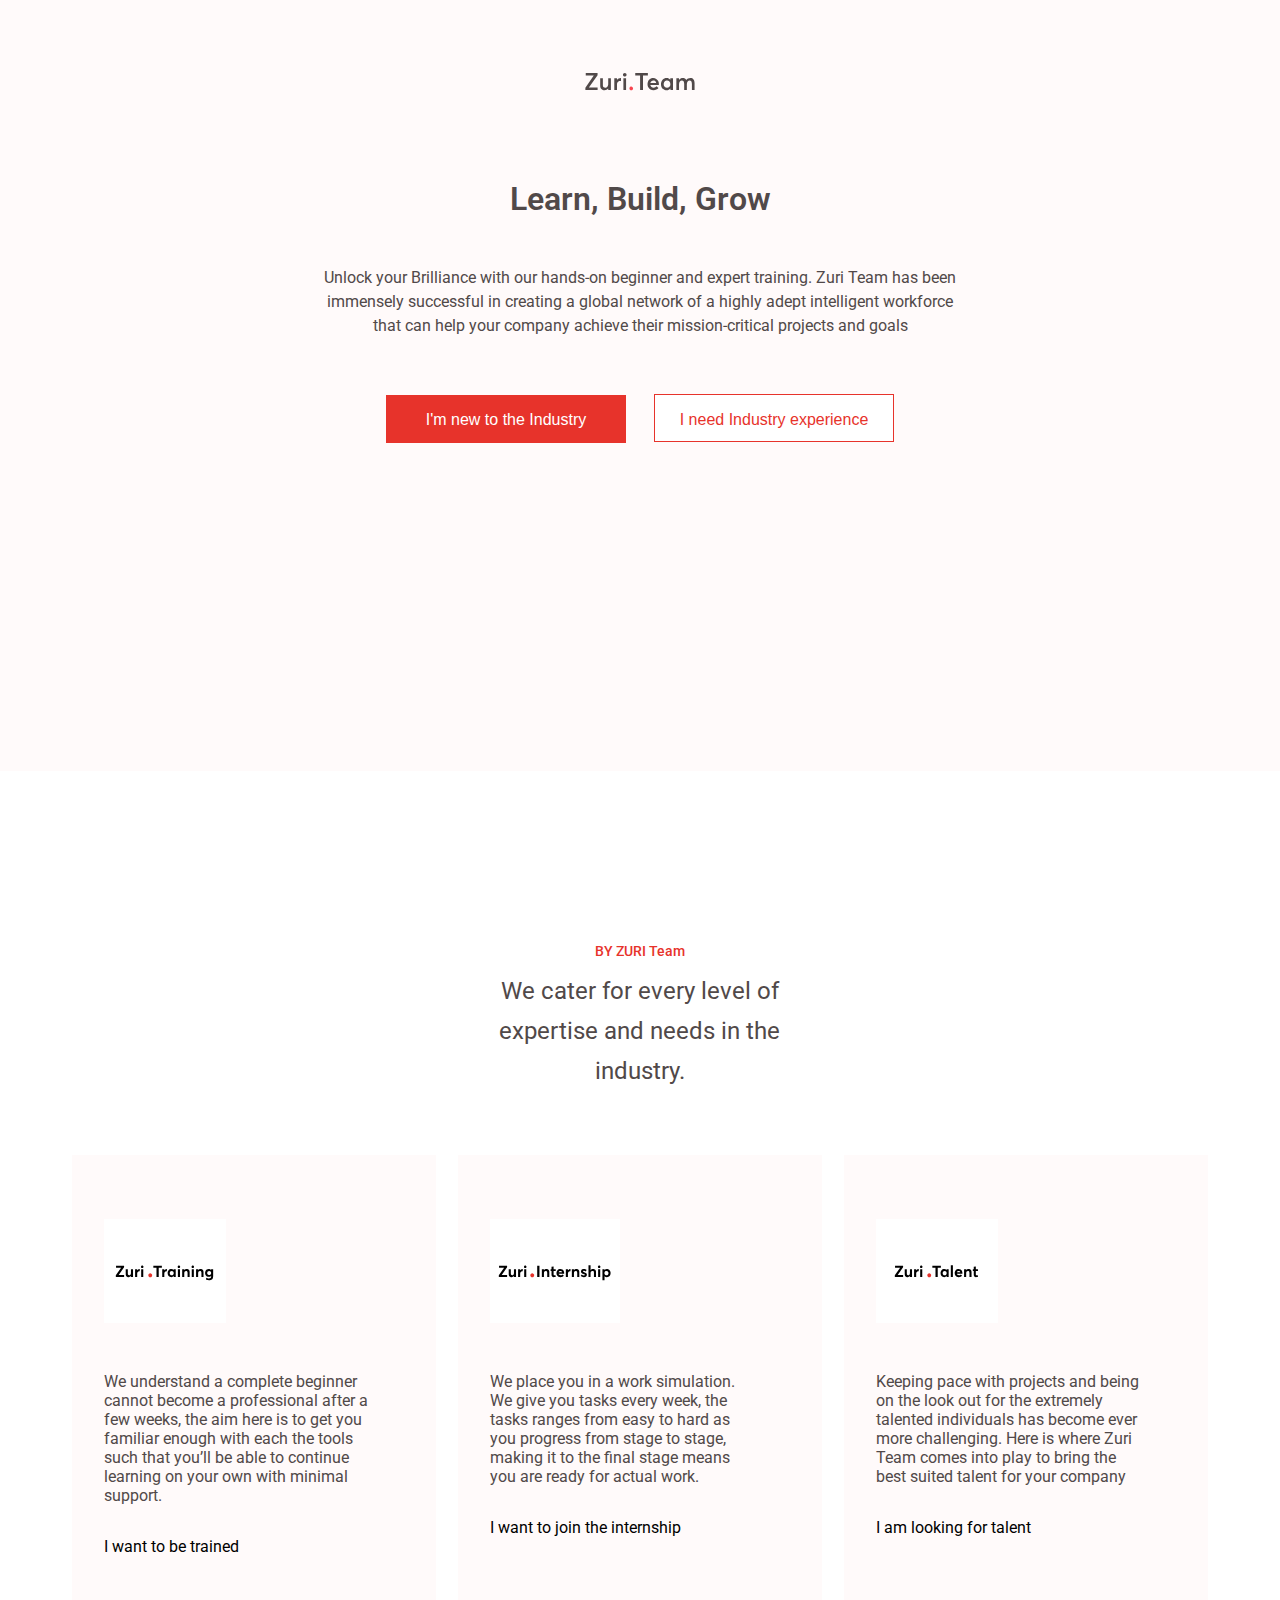
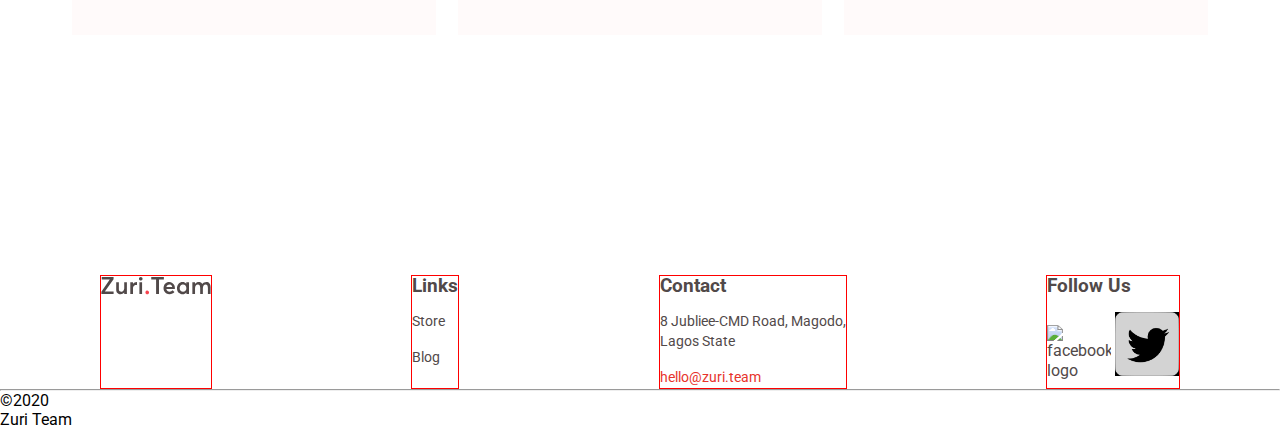
==== index.html @ 38e8f637 "add more file" ====
<!DOCTYPE html>
<html lang="en">
  <head>
    <meta charset="UTF-8" />
    <meta http-equiv="X-UA-Compatible" content="IE=edge" />
    <meta name="viewport" content="width=device-width, initial-scale=1.0" />
    <link rel="stylesheet" href="landing.css" />
    <title>Zuri Landing Page</title>
  </head>
  <body>
    <main>
      <section id="learn-container">
        <div id="logo-container">
          <img src="/images/zuri-logo-full.svg" alt="zuri logo" />
        </div>
        <div class="learn-text">
          <h2 id="learn-title">Learn, Build, Grow</h2>
          <p>
            Unlock your Brilliance with our hands-on beginner and expert
            training. Zuri Team has been immensely successful in creating a
            global network of a highly adept intelligent workforce that can help
            your company achieve their mission-critical projects and goals
          </p>
        </div>
        <div class="btn-div">
          <button class="new-in-industry industry">
            I'm new to the Industry
          </button>
          <button class="need-experience industry">
            I need Industry experience
          </button>
        </div>
      </section>
      <section class="cater">
        <div class="cater-content-div">
          <h3 class="cater-title">BY ZURI Team</h3>
          <p class="cater-text">
            We cater for every level of expertise and needs in the industry.
          </p>
        </div>
        <div class="cater-section">
          <section class="zuri-training opportunity">
            <img
              src="/images/zuri-training-img.svg"
              alt="zuri training image"
            />
            <p class="training-text">
              We understand a complete beginner cannot become a professional
              after a few weeks, the aim here is to get you familiar enough with
              each the tools such that you’ll be able to continue learning on
              your own with minimal support.
            </p>
            <a>I want to be trained</a>
          </section>
          <section class="zuri-intership opportunity">
            <img
              src="/images/zuri-internship-img.svg"
              alt="zuri internship image"
            />
            <p class="training-text">
              We place you in a work simulation. We give you tasks every week,
              the tasks ranges from easy to hard as you progress from stage to
              stage, making it to the final stage means you are ready for actual
              work.
            </p>
            <a>I want to join the internship</a>
          </section>
          <section class="zuri-talent opportunity">
            <img src="/images/zuri-talent-img.svg" alt="zuri talent image" />
            <p class="training-text">
              Keeping pace with projects and being on the look out for the
              extremely talented individuals has become ever more challenging.
              Here is where Zuri Team comes into play to bring the best suited
              talent for your company
            </p>
            <a>I am looking for talent</a>
          </section>
        </div>
      </section>
      <article class="zuri-contact-details">
        <section class="contact-logo-section-div contacts">
          <img src="/images/zuri-logo-full.svg" alt="zuri logo" />
        </section>
        <section class="contact-link-div contacts">
          <h3>Links</h3>
          <p>Store</p>
          <p class="blog">Blog</p>
        </section>
        <section class="contact-text-div contacts">
          <h3>Contact</h3>
          <p>8 Jubliee-CMD Road, Magodo, <br />Lagos State</p>
          <p class="email">hello@zuri.team</p>
        </section>
        <section class="zuri-social-div contacts">
          <h3>Follow Us</h3>
          <img
            src="/images/facebooook.png"
            alt="facebook logo"
            class="facebook"
          />
          <img src="/images/twit.png" alt="twitter logo" class="twitter" />
        </section>
      </article>
    </main>
    <footer>
      <hr />
      &copy;2020
      <p>Zuri Team</p>
    </footer>
  </body>
</html>
---- landing.css ----
@import url("https://fonts.googleapis.com/css2?family=Big+Shoulders+Display:wght@300&family=Roboto&display=swap");

* {
  box-sizing: border-box;
  padding: 0;
  margin: 0;
}

body {
  font-family: Roboto, sans-serif;
}

#logo-container {
  text-align: center;
  background-color: #fffafa;
  padding-top: 4.5rem;
  margin-bottom: 2rem;
}

#learn-container {
  background-color: #fffafa;
  margin: 0 auto;
  max-width: 100%;
  padding-bottom: 17rem;
}

.learn-text {
  text-align: center;
  padding-top: 2rem;
}

#learn-title {
  margin-top: 1rem;
}

h2 {
  font-weight: 600;
  color: #514949;
  line-height: 3rem;
  font-size: 2rem;
}

.learn-text p {
  max-width: 50%;
  text-align: center;
  margin: 1.2rem auto;
  font-size: 1rem;
  color: #514949;
  font-weight: 400;
  line-height: 1.5rem;
  padding-top: 1.5rem;
}

.btn-div {
  margin: 3.5rem auto;
  text-align: center;
}

.new-in-industry {
  background-color: #e7332b;
  font-size: 1rem;
  color: white;
  padding: 1rem;
  border: none;
  width: 15rem;
  height: 3rem;
}

.need-experience {
  background-color: white;
  font-size: 1rem;
  color: #e7332b;
  padding: 1rem;
  border: 1px solid #e7332b;
  width: 15rem;
  height: 3rem;
  margin-left: 1.5rem;
}

.need-experience:hover {
  background-color: #e7332b;
  color: white;
  cursor: pointer;
}

.new-in-industry:hover {
  background-color: white;
  cursor: pointer;
  color: #e7332b;
  border: 1px solid #e7332b;
}

.cater-section {
  display: flex;
  flex-direction: row;
  justify-content: space-between;
  flex-wrap: wrap;
  margin-left: 4.5rem;
  margin-right: 4.5rem;
}

.opportunity {
  background-color: #fffafa;
  height: 30rem;
  width: 32%;
  padding: 4rem 4rem 2rem 2rem;
}

.cater {
  margin-top: 10rem;
}

.cater-title {
  color: #e7332b;
  font-size: 0.875rem;
  font-weight: 500;
}

.cater-content-div {
  margin: 0 auto;
  text-align: center;
  line-height: 2.5rem;
  margin-bottom: 4rem;
}

.cater-text {
  font-size: 1.5rem;
  margin: 0 auto;
  width: 28%;
  color: #514949;
}

.training-text {
  padding: 2.8rem 0 2rem 0;
  color: #514949;
}

.zuri-contact-details {
  margin-top: 15rem;
}

.zuri-contact-details {
  display: flex;
  flex-direction: row;
  justify-content: space-around;
}

.contacts {
  border: 1px solid red;
  line-height: 1.25rem;
  color: #514949;
}

.contacts p {
  font-size: 0.9rem;
}

.contacts h3 {
  padding-bottom: 1rem;
}

.email {
  color: #e7332b;
  padding-top: 1rem;
}

.blog {
  padding-top: 1rem;
}

.twitter, .facebook {
  max-width: 4rem;
  height: 4rem;
  background-repeat: no-repeat;
  
}

@media (min-width: 230px) and (max-width: 1140px) {
  #learn-container {
    width: 100%;
  }

  .cater-section {
    flex-direction: column;
  }

  .opportunity {
    height: 30rem;
    width: 100%;
    margin: 2rem 0 2rem 0;
  }

  .cater-section {
    margin-left: 2rem;
    margin-right: 2rem;
  }
}
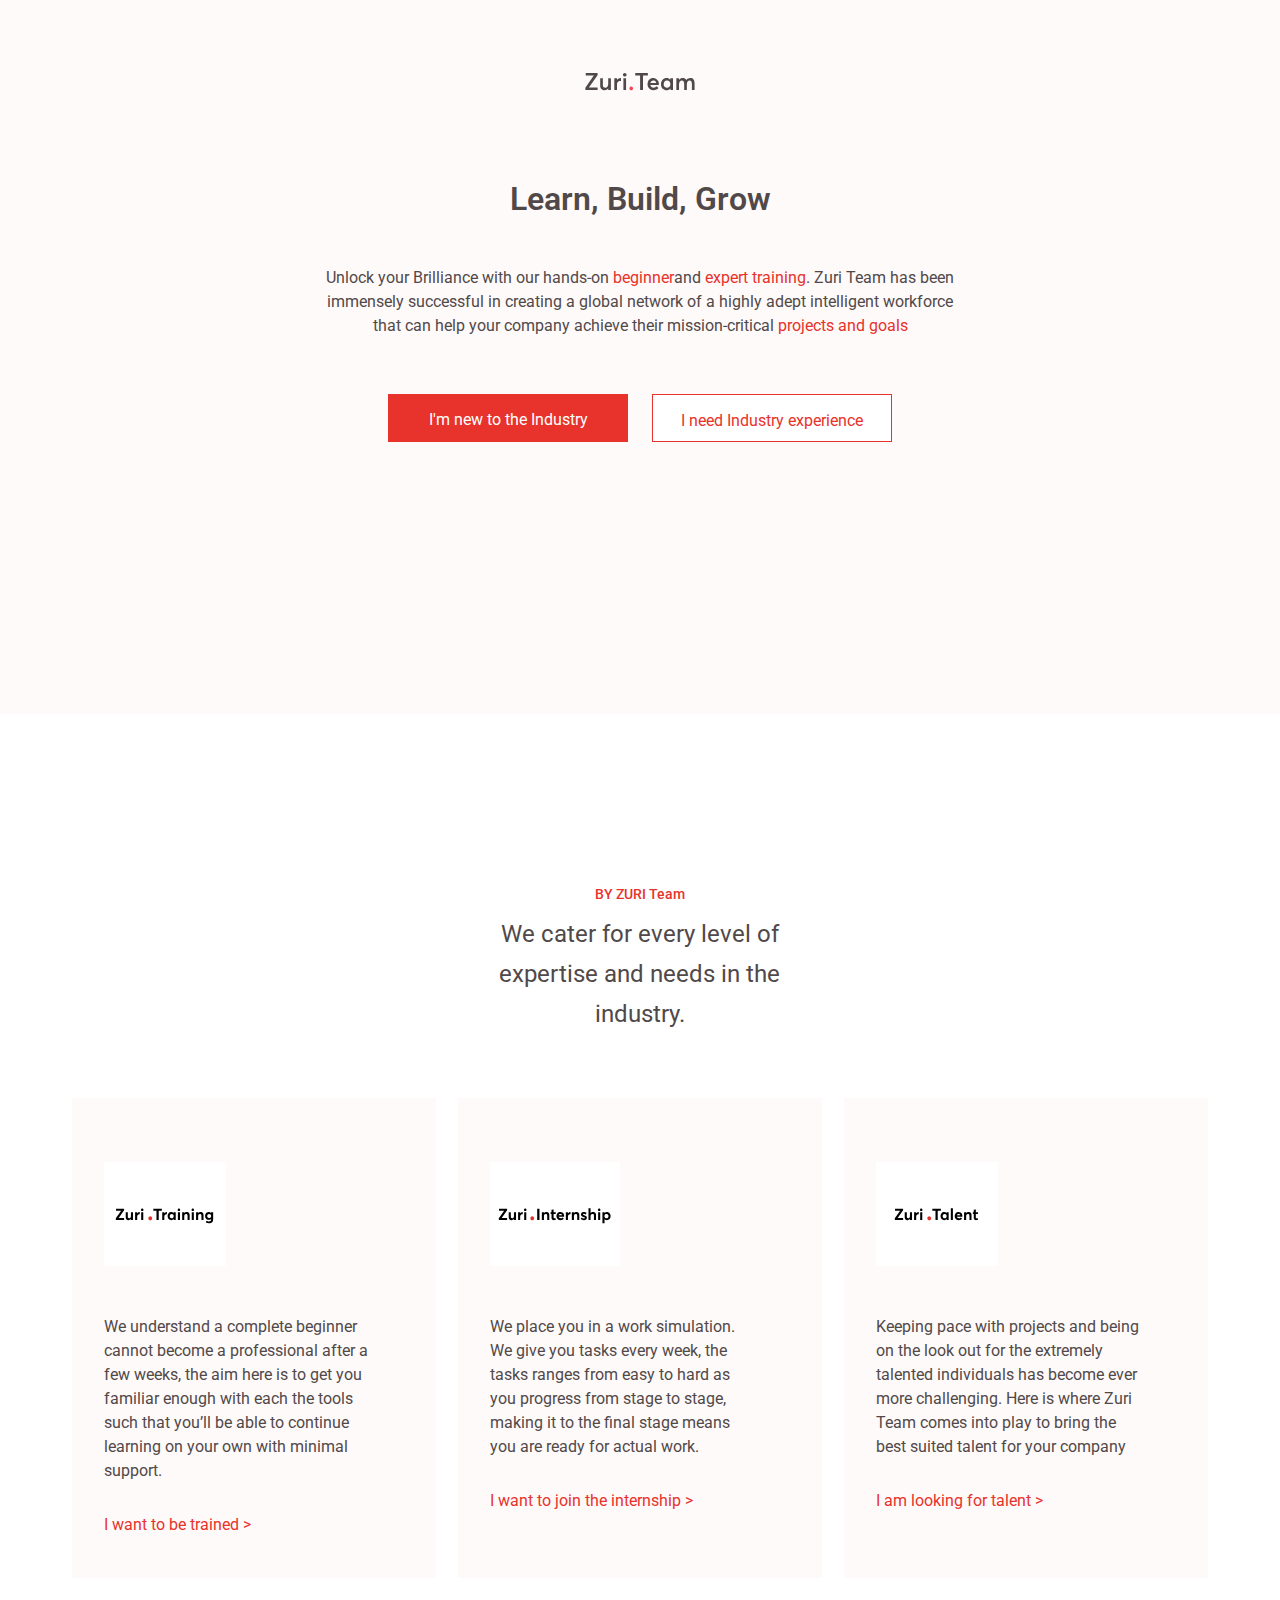
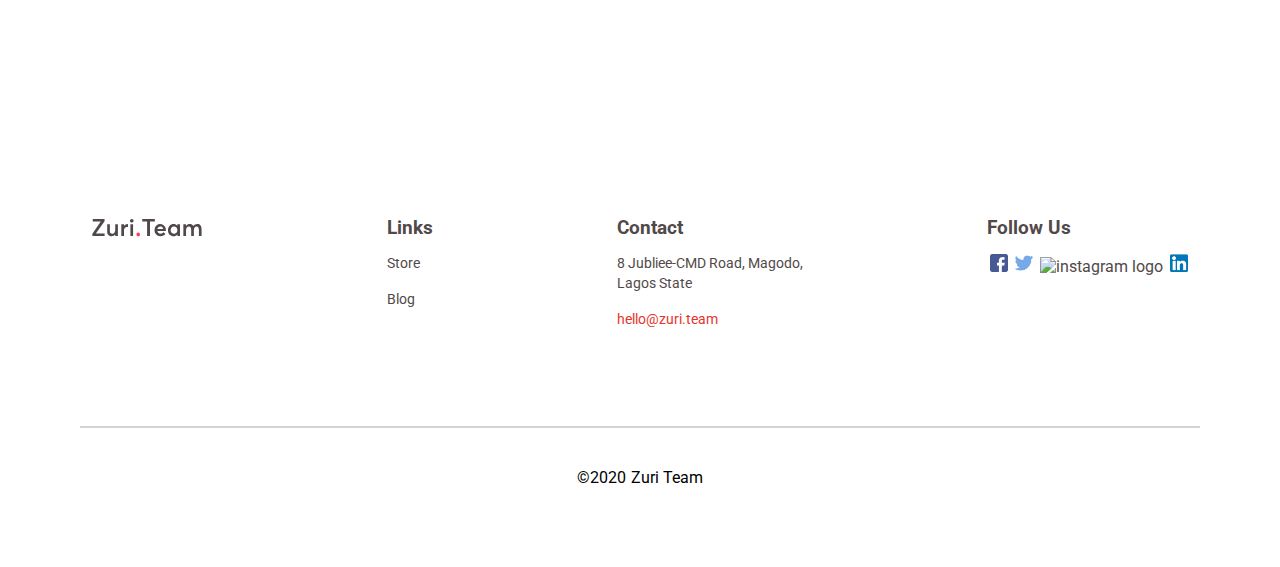
==== commit e27111da: "add files" ====
--- a/index.html
+++ b/index.html
@@ -16,10 +16,12 @@
         <div class="learn-text">
           <h2 id="learn-title">Learn, Build, Grow</h2>
           <p>
-            Unlock your Brilliance with our hands-on beginner and expert
-            training. Zuri Team has been immensely successful in creating a
-            global network of a highly adept intelligent workforce that can help
-            your company achieve their mission-critical projects and goals
+            Unlock your Brilliance with our hands-on
+            <span class="beginner">beginner</span>and
+            <span class="expert">expert training</span>. Zuri Team has been
+            immensely successful in creating a global network of a highly adept
+            intelligent workforce that can help your company achieve their
+            mission-critical <span class="projects">projects and goals</span>
           </p>
         </div>
         <div class="btn-div">
@@ -50,7 +52,9 @@
               each the tools such that you’ll be able to continue learning on
               your own with minimal support.
             </p>
-            <a>I want to be trained</a>
+            <a href="https://training.zuri.team/" target="_blank" class="train"
+              >I want to be trained &gt</a
+            >
           </section>
           <section class="zuri-intership opportunity">
             <img
@@ -63,7 +67,7 @@
               stage, making it to the final stage means you are ready for actual
               work.
             </p>
-            <a>I want to join the internship</a>
+            <a class="train">I want to join the internship &gt</a>
           </section>
           <section class="zuri-talent opportunity">
             <img src="/images/zuri-talent-img.svg" alt="zuri talent image" />
@@ -73,7 +77,9 @@
               Here is where Zuri Team comes into play to bring the best suited
               talent for your company
             </p>
-            <a>I am looking for talent</a>
+            <a class="train" href="https://talent.zuri.team/" target="_blank">
+              I am looking for talent &gt</a
+            >
           </section>
         </div>
       </section>
@@ -87,25 +93,22 @@
           <p class="blog">Blog</p>
         </section>
         <section class="contact-text-div contacts">
-          <h3>Contact</h3>
-          <p>8 Jubliee-CMD Road, Magodo, <br />Lagos State</p>
+          <h3 class="contact-title">Contact</h3>
+          <p class="address">8 Jubliee-CMD Road, Magodo, <br />Lagos State</p>
           <p class="email">hello@zuri.team</p>
         </section>
         <section class="zuri-social-div contacts">
           <h3>Follow Us</h3>
-          <img
-            src="/images/facebooook.png"
-            alt="facebook logo"
-            class="facebook"
-          />
-          <img src="/images/twit.png" alt="twitter logo" class="twitter" />
+          <img src="/images/fb.png" alt="facebook logo" class="facebook" />
+          <img src="/images/twitter.png" alt="twitter logo" class="twitter" />
+          <img src="/images/ig.png" alt="instagram logo" class="instagram" />
+          <img src="/images/in.png" alt="linkedin logo" class="linkedin" />
         </section>
       </article>
     </main>
     <footer>
-      <hr />
-      &copy;2020
-      <p>Zuri Team</p>
+      <span class="footer-copy">&copy;2020</span>
+      <span class="footer-zuri">Zuri Team</span>
     </footer>
   </body>
 </html>
--- a/landing.css
+++ b/landing.css
@@ -4,6 +4,7 @@
   box-sizing: border-box;
   padding: 0;
   margin: 0;
+  text-decoration: none;
 }
 
 body {
@@ -20,7 +21,7 @@
 #learn-container {
   background-color: #fffafa;
   margin: 0 auto;
-  max-width: 100%;
+  width: 100%;
   padding-bottom: 17rem;
 }
 
@@ -38,10 +39,11 @@
   color: #514949;
   line-height: 3rem;
   font-size: 2rem;
+  font-family: Roboto, sans-serif;
 }
 
 .learn-text p {
-  max-width: 50%;
+  width: 50%;
   text-align: center;
   margin: 1.2rem auto;
   font-size: 1rem;
@@ -49,14 +51,19 @@
   font-weight: 400;
   line-height: 1.5rem;
   padding-top: 1.5rem;
+  font-family: Roboto, sans-serif;
 }
 
 .btn-div {
-  margin: 3.5rem auto;
-  text-align: center;
+  display: flex;
+  flex-direction: row;
+  justify-content: center;
+  align-items: center;
+  margin-top: 3.5rem;
 }
 
 .new-in-industry {
+  box-sizing: border-box;
   background-color: #e7332b;
   font-size: 1rem;
   color: white;
@@ -64,9 +71,11 @@
   border: none;
   width: 15rem;
   height: 3rem;
+  font-family: Roboto, sans-serif;
 }
 
 .need-experience {
+  box-sizing: border-box;
   background-color: white;
   font-size: 1rem;
   color: #e7332b;
@@ -75,6 +84,7 @@
   width: 15rem;
   height: 3rem;
   margin-left: 1.5rem;
+  font-family: Roboto, sans-serif;
 }
 
 .need-experience:hover {
@@ -133,6 +143,10 @@
 .training-text {
   padding: 2.8rem 0 2rem 0;
   color: #514949;
+  font-family: Roboto;
+  font-size: 1rem;
+  font-weight: 400;
+  line-height: 1.5rem;
 }
 
 .zuri-contact-details {
@@ -143,10 +157,10 @@
   display: flex;
   flex-direction: row;
   justify-content: space-around;
+  margin-bottom: 6rem;
 }
 
 .contacts {
-  border: 1px solid red;
   line-height: 1.25rem;
   color: #514949;
 }
@@ -164,15 +178,47 @@
   padding-top: 1rem;
 }
 
+.beginner,
+.expert,
+.projects {
+  color: #e7332b;
+}
+
 .blog {
   padding-top: 1rem;
 }
 
-.twitter, .facebook {
-  max-width: 4rem;
-  height: 4rem;
-  background-repeat: no-repeat;
-  
+.twitter,
+.facebook,
+.linkedin,
+.instagram {
+  width: 1.3rem;
+  padding-left: 0.188rem;
+}
+
+.train {
+  color: #e7332b;
+}
+
+footer {
+  display: flex;
+  border-top: 2px solid lightgray;
+  margin-left: 5rem;
+  margin-right: 5rem;
+  margin-bottom: 5rem;
+  justify-content: center;
+  align-items: center;
+  padding-top: 2.5rem;
+}
+
+footer p {
+  margin: 0 auto;
+  color: #514949;
+  font-weight: 700;
+}
+
+.footer-zuri {
+  padding-left: 0.3rem;
 }
 
 @media (min-width: 230px) and (max-width: 1140px) {
@@ -182,16 +228,69 @@
 
   .cater-section {
     flex-direction: column;
+    margin-left: 2rem;
+    margin-right: 2rem;
   }
 
   .opportunity {
-    height: 30rem;
+    height: 35rem;
     width: 100%;
     margin: 2rem 0 2rem 0;
   }
 
-  .cater-section {
-    margin-left: 2rem;
-    margin-right: 2rem;
-  }
-}
+  .learn-text p {
+    width: 80%;
+    padding: 0 1rem 0 1rem;
+  }
+
+  .btn-div {
+    flex-direction: column;
+  }
+
+  .industry {
+    margin-top: 2rem;
+    margin-left: 0px;
+  }
+
+  .cater-text {
+    width: 80%;
+    padding: 0 1rem 0 1rem;
+  }
+
+  footer {
+    margin-left: 0;
+    margin-right: 0;
+  }
+}
+
+@media (min-width: 250px) and (max-width: 1000px) {
+  .zuri-contact-details {
+    flex-direction: column;
+    justify-content: center;
+    align-items: center;
+  }
+
+  .contacts {
+    margin: 2rem 0 2rem 0;
+    text-align: justify;
+  }
+
+  .contact-title {
+    text-align: center;
+  }
+
+  .address {
+    text-align: justify;
+  }
+}
+
+@media (max-width: 375px) {
+  .btn-div {
+    flex-direction: column;
+  }
+
+  .industry {
+    margin-top: 2rem;
+    margin-left: 0px;
+  }
+}
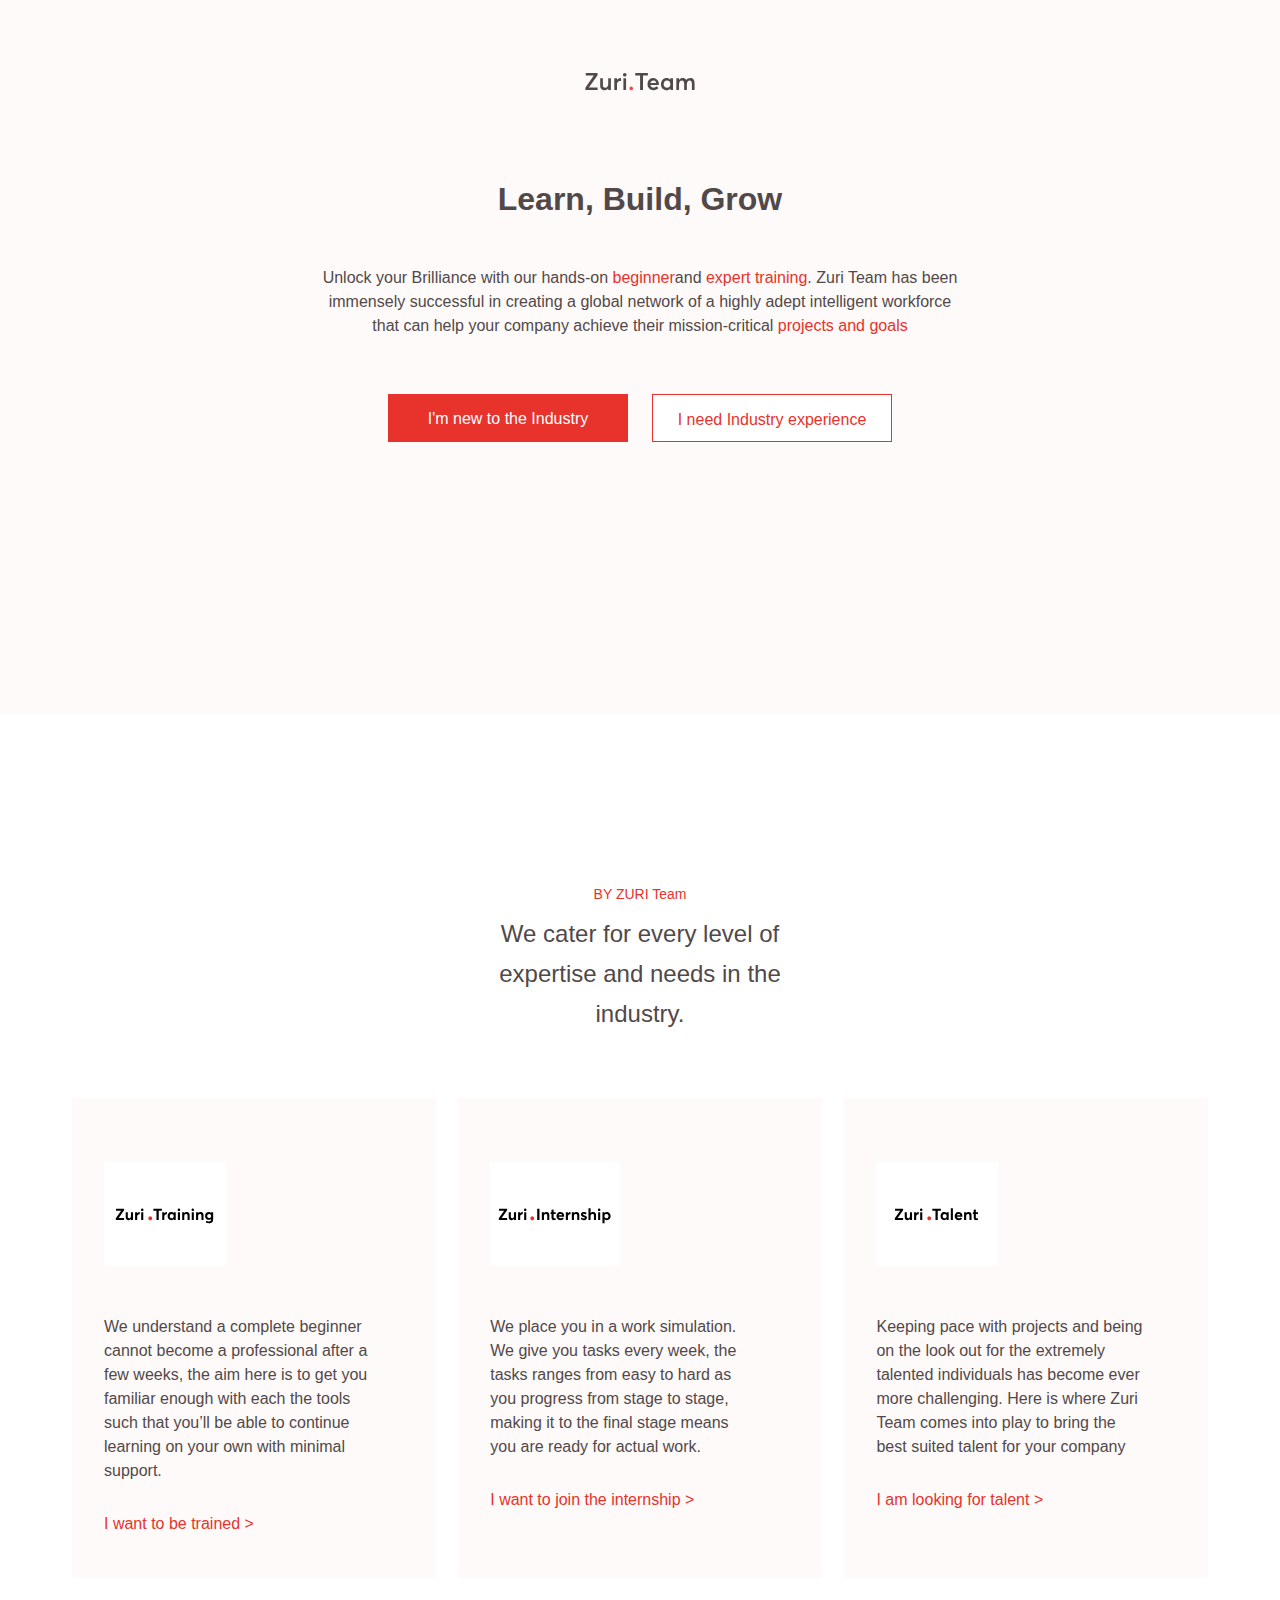
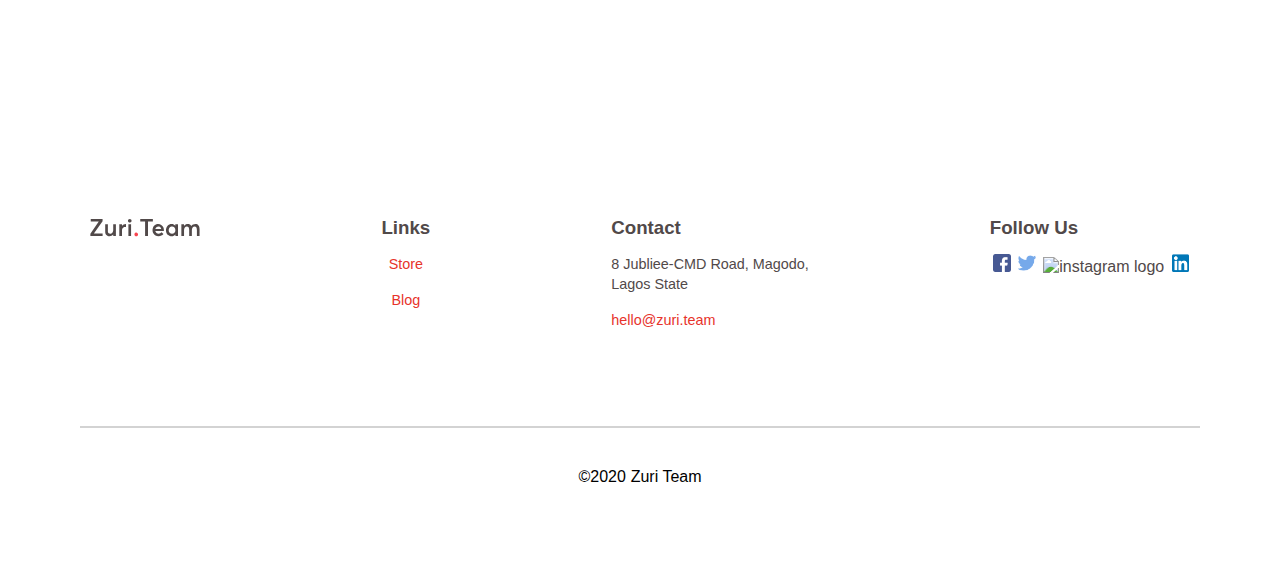
==== commit d090c932: "add more files to talent page" ====
--- a/index.html
+++ b/index.html
@@ -89,12 +89,16 @@
         </section>
         <section class="contact-link-div contacts">
           <h3>Links</h3>
-          <p>Store</p>
+          <p class="store">Store</p>
           <p class="blog">Blog</p>
         </section>
         <section class="contact-text-div contacts">
           <h3 class="contact-title">Contact</h3>
-          <p class="address">8 Jubliee-CMD Road, Magodo, <br />Lagos State</p>
+          <p class="address">
+            8 Jubliee-CMD Road, Magodo, <br /><span class="lagos"
+              >Lagos State</span
+            >
+          </p>
           <p class="email">hello@zuri.team</p>
         </section>
         <section class="zuri-social-div contacts">
--- a/landing.css
+++ b/landing.css
@@ -1,4 +1,6 @@
 @import url("https://fonts.googleapis.com/css2?family=Big+Shoulders+Display:wght@300&family=Roboto&display=swap");
+
+@import url("http://fonts.cdnfonts.com/css/averta-standard");
 
 * {
   box-sizing: border-box;
@@ -8,7 +10,7 @@
 }
 
 body {
-  font-family: Roboto, sans-serif;
+  font-family: "Averta Standard", sans-serif;
 }
 
 #logo-container {
@@ -39,7 +41,7 @@
   color: #514949;
   line-height: 3rem;
   font-size: 2rem;
-  font-family: Roboto, sans-serif;
+  font-family: "Averta Standard", sans-serif;
 }
 
 .learn-text p {
@@ -51,7 +53,7 @@
   font-weight: 400;
   line-height: 1.5rem;
   padding-top: 1.5rem;
-  font-family: Roboto, sans-serif;
+  font-family: "Averta Standard", sans-serif;
 }
 
 .btn-div {
@@ -71,7 +73,7 @@
   border: none;
   width: 15rem;
   height: 3rem;
-  font-family: Roboto, sans-serif;
+  font-family: "Averta Standard", sans-serif;
 }
 
 .need-experience {
@@ -84,7 +86,7 @@
   width: 15rem;
   height: 3rem;
   margin-left: 1.5rem;
-  font-family: Roboto, sans-serif;
+  font-family: "Averta Standard", sans-serif;
 }
 
 .need-experience:hover {
@@ -143,7 +145,7 @@
 .training-text {
   padding: 2.8rem 0 2rem 0;
   color: #514949;
-  font-family: Roboto;
+  font-family: "Averta Standard", sans-serif;
   font-size: 1rem;
   font-weight: 400;
   line-height: 1.5rem;
@@ -198,6 +200,13 @@
 
 .train {
   color: #e7332b;
+}
+
+.blog,
+.store {
+  color: #e7332b;
+  text-align: center;
+  font-size: 3rem;
 }
 
 footer {
@@ -214,7 +223,7 @@
 footer p {
   margin: 0 auto;
   color: #514949;
-  font-weight: 700;
+  font-weight: 800;
 }
 
 .footer-zuri {
@@ -258,8 +267,24 @@
   }
 
   footer {
-    margin-left: 0;
-    margin-right: 0;
+    margin-left: 1.1rem;
+    margin-right: 1.1rem;
+  }
+
+  .email {
+    text-align: center;
+  }
+
+  .lagos {
+    display: block;
+    text-align: center;
+  }
+
+  .blog,
+  .store {
+    color: #e7332b;
+    text-align: center;
+    font-size: 3rem;
   }
 }
 
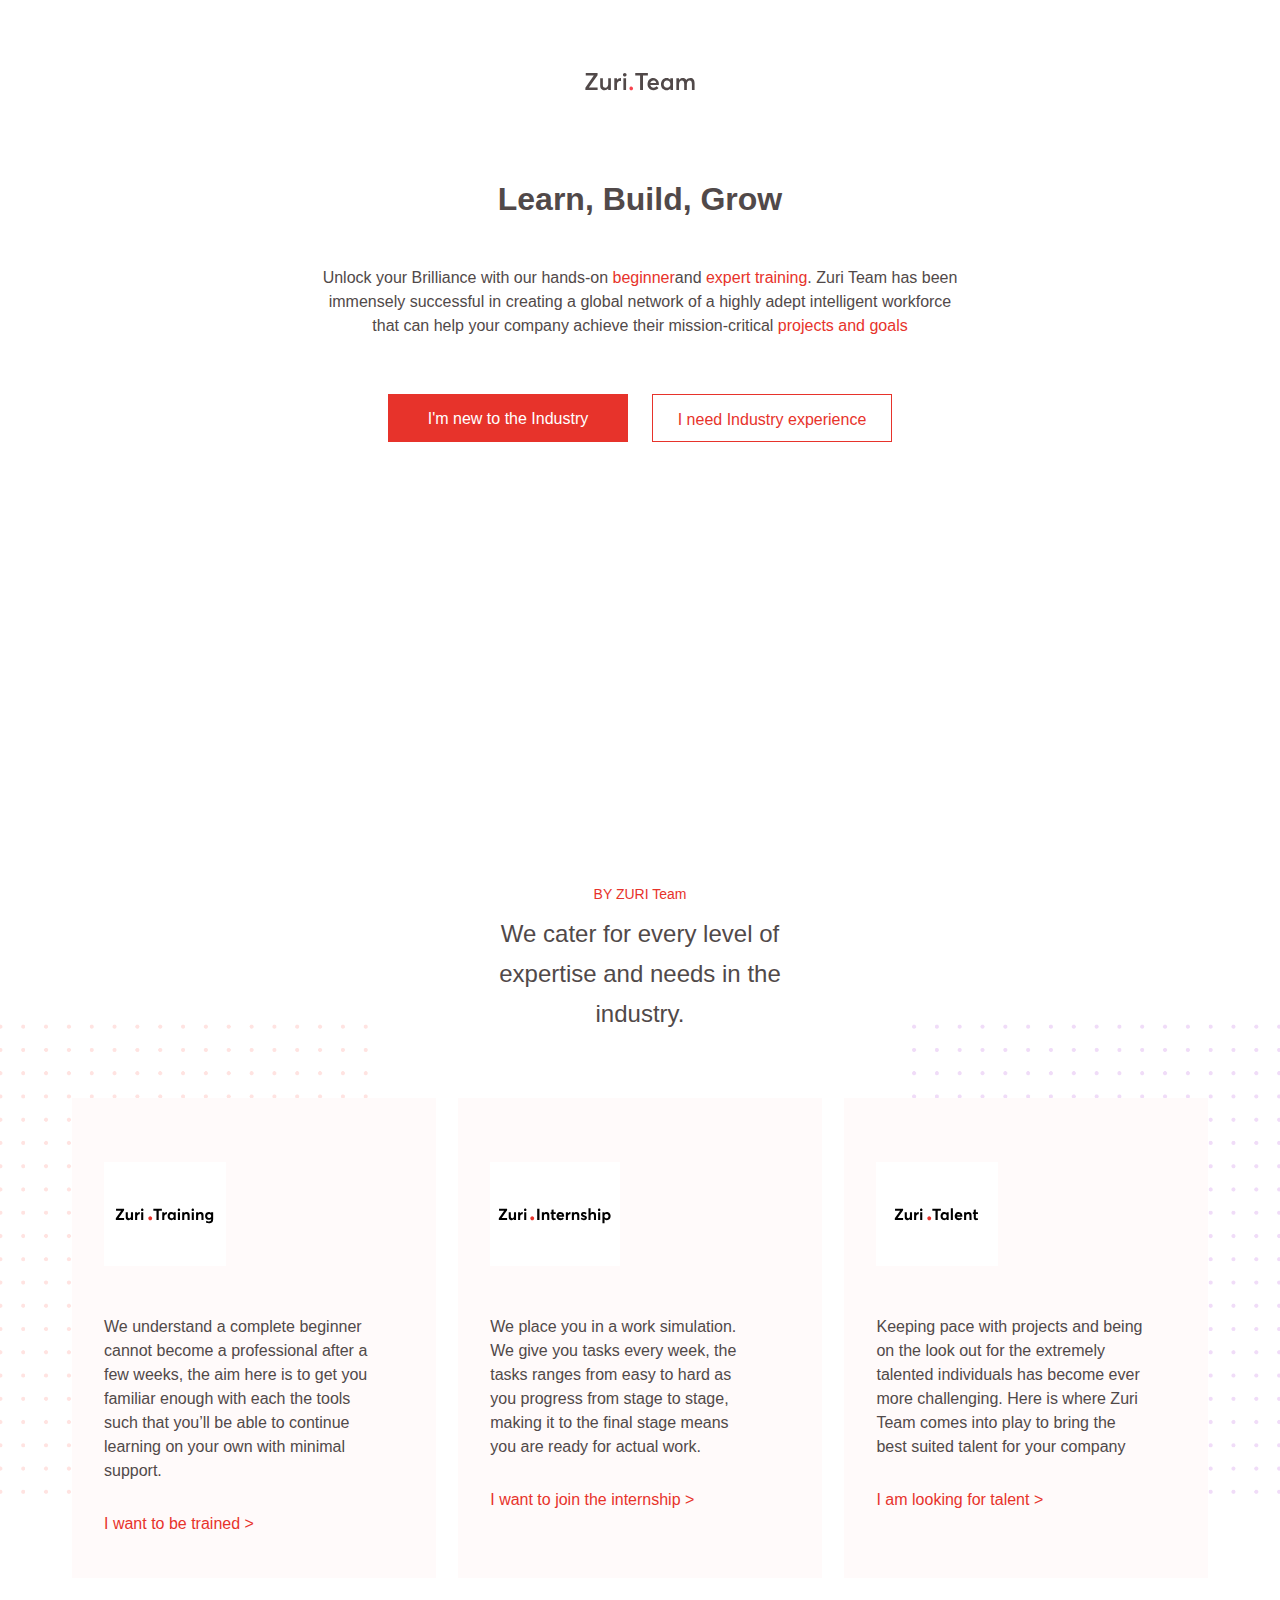
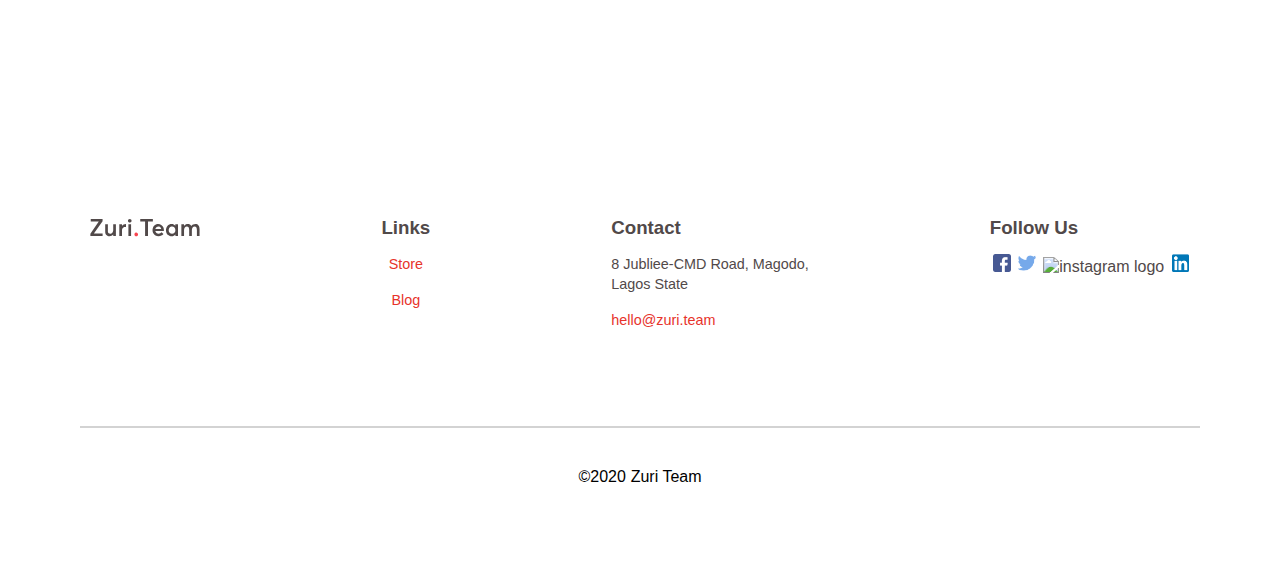
==== commit 80cbd42b: "finalise the landing page" ====
--- a/index.html
+++ b/index.html
@@ -41,6 +41,11 @@
           </p>
         </div>
         <div class="cater-section">
+          <img
+            class="left-img"
+            src="/images/left_bvmv7q.png"
+            alt="left_bvmv7q"
+          />
           <section class="zuri-training opportunity">
             <img
               src="/images/zuri-training-img.svg"
@@ -70,6 +75,11 @@
             <a class="train">I want to join the internship &gt</a>
           </section>
           <section class="zuri-talent opportunity">
+            <img
+              class="right-img"
+              src="/images/right_yz6hn3.png"
+              alt="right_yz6hn3"
+            />
             <img src="/images/zuri-talent-img.svg" alt="zuri talent image" />
             <p class="training-text">
               Keeping pace with projects and being on the look out for the
--- a/landing.css
+++ b/landing.css
@@ -1,4 +1,4 @@
-@import url("https://fonts.googleapis.com/css2?family=Big+Shoulders+Display:wght@300&family=Roboto&display=swap");
+@import url("http://fonts.cdnfonts.com/css/graphik");
 
 @import url("http://fonts.cdnfonts.com/css/averta-standard");
 
@@ -15,13 +15,15 @@
 
 #logo-container {
   text-align: center;
-  background-color: #fffafa;
+  background: url("https://zuri.team/img/hero-bg.svg");
+  background-repeat: no-repeat;
   padding-top: 4.5rem;
   margin-bottom: 2rem;
 }
 
 #learn-container {
-  background-color: #fffafa;
+  background: url("https://zuri.team/img/hero-bg.svg");
+  background-repeat: no-repeat;
   margin: 0 auto;
   width: 100%;
   padding-bottom: 17rem;
@@ -118,11 +120,30 @@
   padding: 4rem 4rem 2rem 2rem;
 }
 
+.left-img {
+  position: absolute;
+  top: 64rem;
+  left: -1rem;
+  max-width: 30%;
+  height: auto;
+  z-index: -1;
+}
+
+.right-img {
+  position: absolute;
+  top: 64rem;
+  right: -1rem;
+  max-width: 30%;
+  height: auto;
+  z-index: -1;
+}
+
 .cater {
   margin-top: 10rem;
 }
 
 .cater-title {
+  font-family: "Averta Standard", sans-serif;
   color: #e7332b;
   font-size: 0.875rem;
   font-weight: 500;
@@ -233,6 +254,8 @@
 @media (min-width: 230px) and (max-width: 1140px) {
   #learn-container {
     width: 100%;
+    background: url("https://zuri.team/img/hero-bg.svg");
+    background-repeat: repeat;
   }
 
   .cater-section {
@@ -286,6 +309,14 @@
     text-align: center;
     font-size: 3rem;
   }
+
+  .left-img {
+    display: none;
+  }
+
+  .right-img {
+    display: none;
+  }
 }
 
 @media (min-width: 250px) and (max-width: 1000px) {
@@ -307,6 +338,14 @@
   .address {
     text-align: justify;
   }
+
+  .left-img {
+    display: none;
+  }
+
+  .right-img {
+    display: none;
+  }
 }
 
 @media (max-width: 375px) {
@@ -318,4 +357,12 @@
     margin-top: 2rem;
     margin-left: 0px;
   }
-}
+
+  .left-img {
+    display: none;
+  }
+
+  .right-img {
+    display: none;
+  }
+}
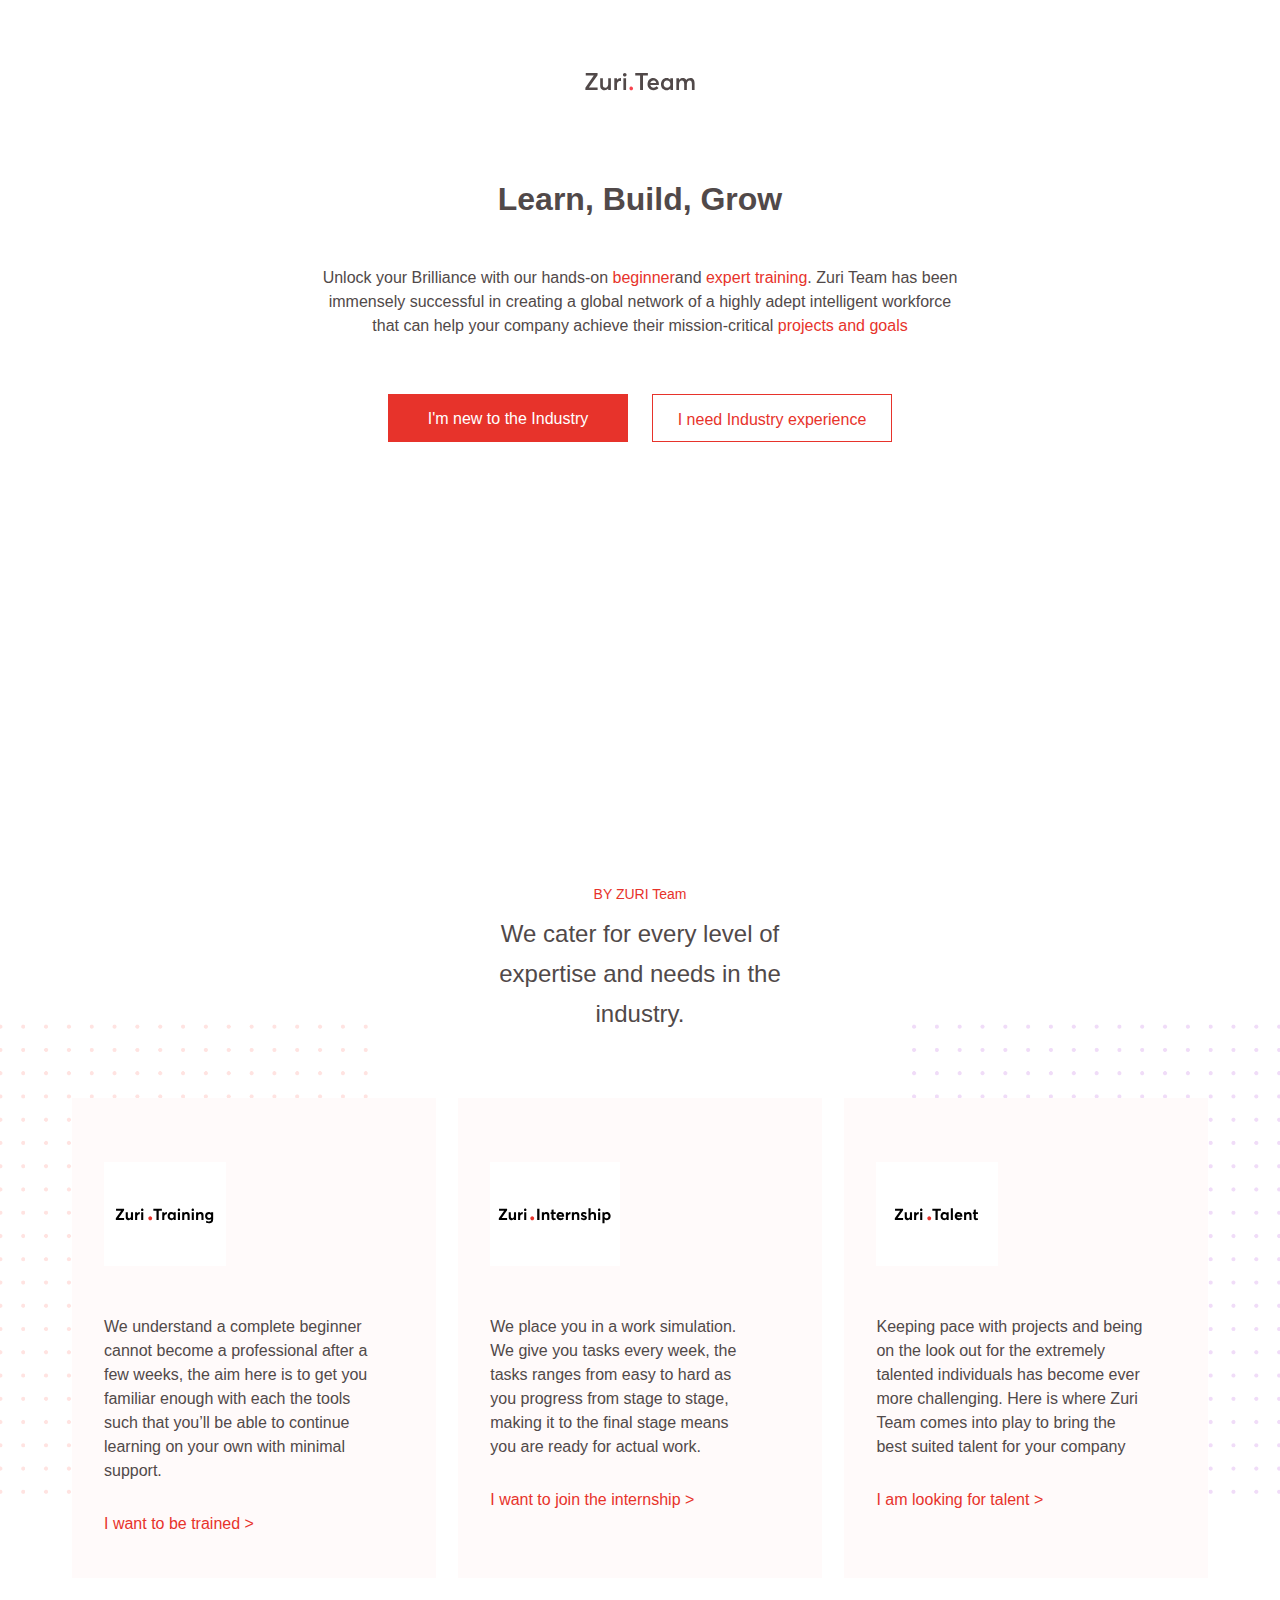
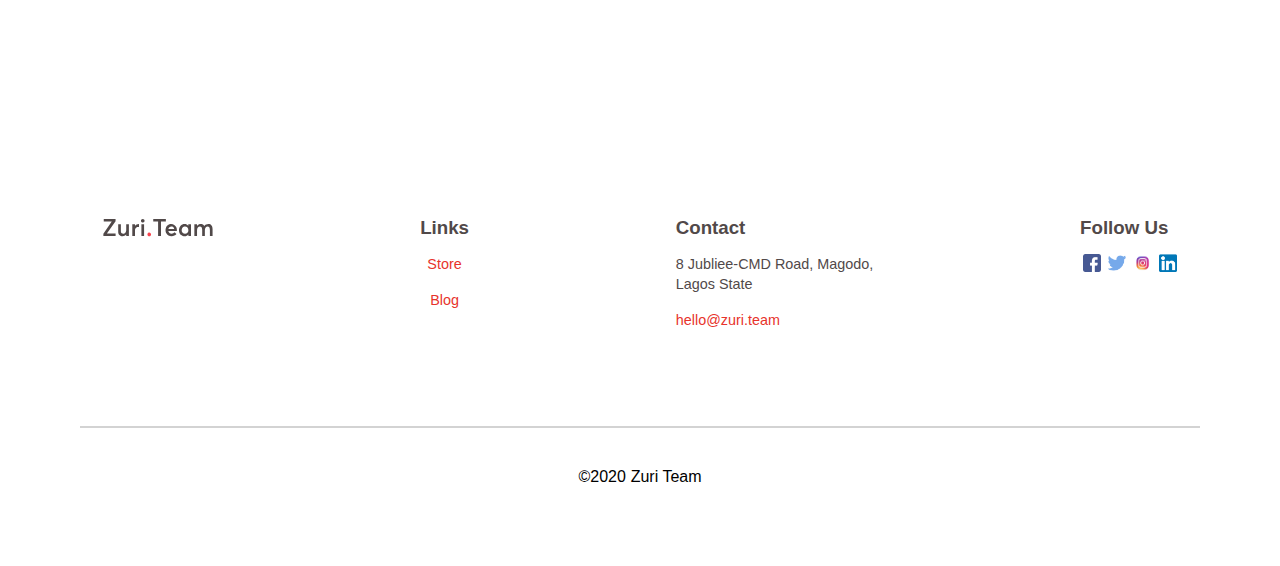
==== commit 12ab6623: "talent file update" ====
--- a/index.html
+++ b/index.html
@@ -11,7 +11,7 @@
     <main>
       <section id="learn-container">
         <div id="logo-container">
-          <img src="/images/zuri-logo-full.svg" alt="zuri logo" />
+          <img src="images/zuri-logo-full.svg" alt="zuri logo" />
         </div>
         <div class="learn-text">
           <h2 id="learn-title">Learn, Build, Grow</h2>
@@ -43,14 +43,11 @@
         <div class="cater-section">
           <img
             class="left-img"
-            src="/images/left_bvmv7q.png"
+            src="images/left_bvmv7q.png"
             alt="left_bvmv7q"
           />
           <section class="zuri-training opportunity">
-            <img
-              src="/images/zuri-training-img.svg"
-              alt="zuri training image"
-            />
+            <img src="images/zuri-training-img.svg" alt="zuri training image" />
             <p class="training-text">
               We understand a complete beginner cannot become a professional
               after a few weeks, the aim here is to get you familiar enough with
@@ -63,7 +60,7 @@
           </section>
           <section class="zuri-intership opportunity">
             <img
-              src="/images/zuri-internship-img.svg"
+              src="images/zuri-internship-img.svg"
               alt="zuri internship image"
             />
             <p class="training-text">
@@ -77,10 +74,10 @@
           <section class="zuri-talent opportunity">
             <img
               class="right-img"
-              src="/images/right_yz6hn3.png"
+              src="images/right_yz6hn3.png"
               alt="right_yz6hn3"
             />
-            <img src="/images/zuri-talent-img.svg" alt="zuri talent image" />
+            <img src="images/zuri-talent-img.svg" alt="zuri talent image" />
             <p class="training-text">
               Keeping pace with projects and being on the look out for the
               extremely talented individuals has become ever more challenging.
@@ -95,7 +92,7 @@
       </section>
       <article class="zuri-contact-details">
         <section class="contact-logo-section-div contacts">
-          <img src="/images/zuri-logo-full.svg" alt="zuri logo" />
+          <img src="images/zuri-logo-full.svg" alt="zuri logo" />
         </section>
         <section class="contact-link-div contacts">
           <h3>Links</h3>
@@ -113,10 +110,10 @@
         </section>
         <section class="zuri-social-div contacts">
           <h3>Follow Us</h3>
-          <img src="/images/fb.png" alt="facebook logo" class="facebook" />
-          <img src="/images/twitter.png" alt="twitter logo" class="twitter" />
-          <img src="/images/ig.png" alt="instagram logo" class="instagram" />
-          <img src="/images/in.png" alt="linkedin logo" class="linkedin" />
+          <img src="images/fb.png" alt="facebook logo" class="facebook" />
+          <img src="images/twitter.png" alt="twitter logo" class="twitter" />
+          <img src="images/IG.png" alt="instagram logo" class="instagram" />
+          <img src="images/in.png" alt="linkedin logo" class="linkedin" />
         </section>
       </article>
     </main>
